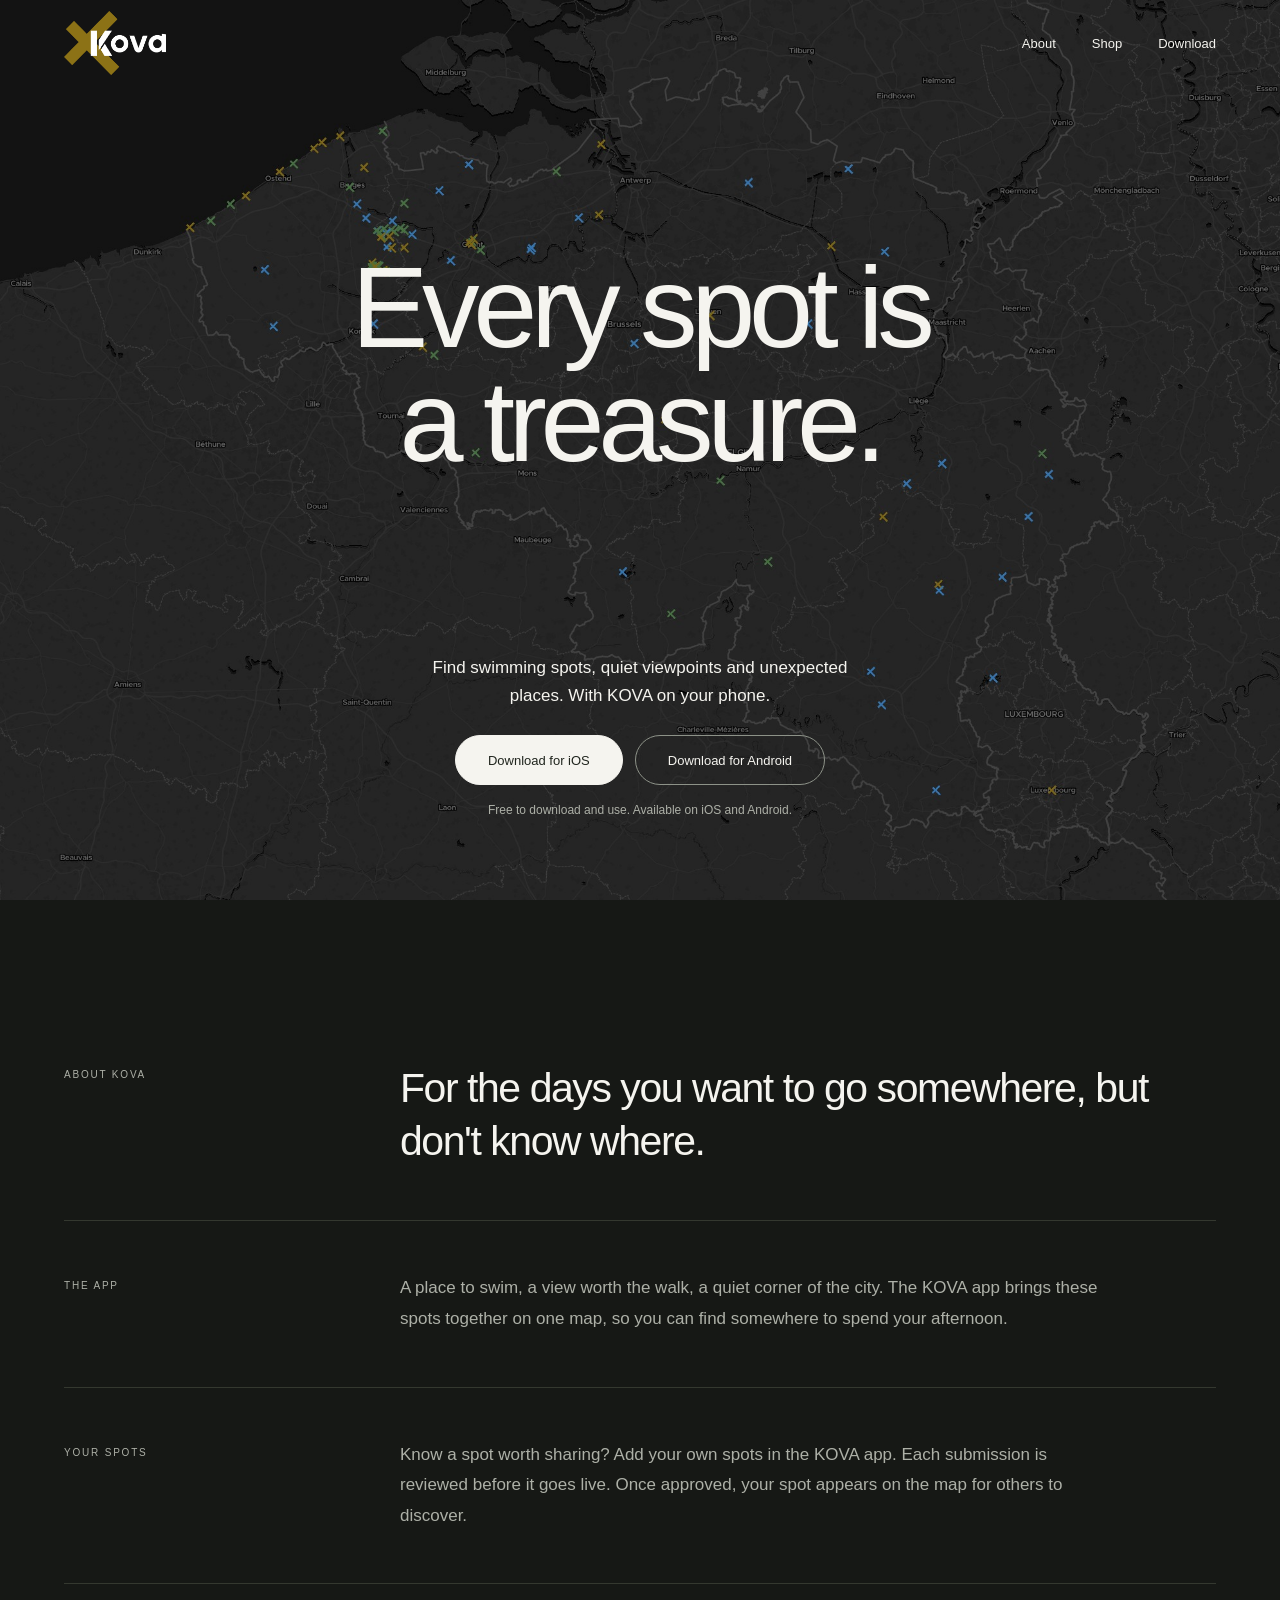
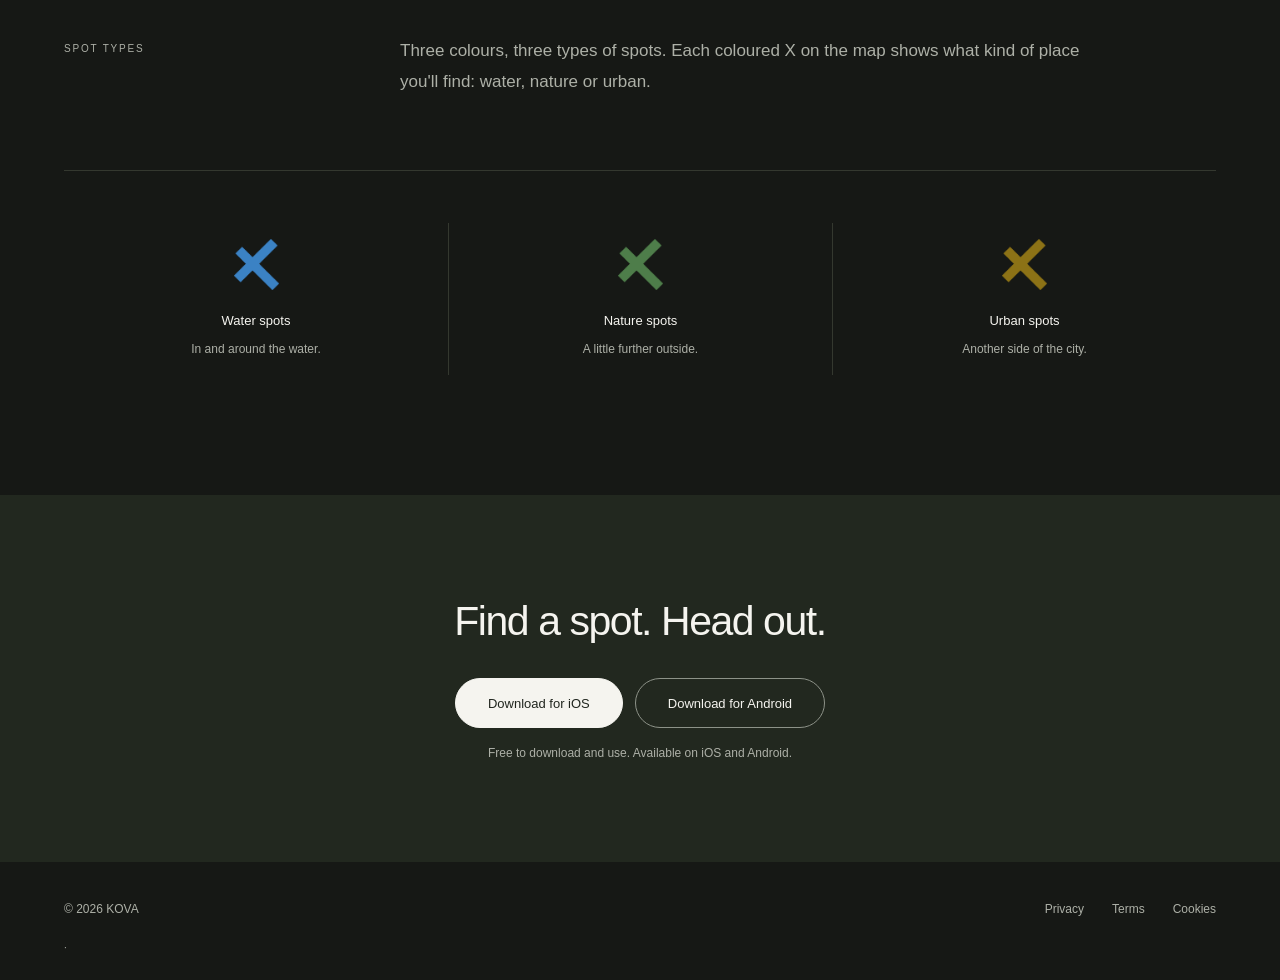
==== index.html @ 35cb872e "Add files via upload" ====
﻿<!doctype html>
<html lang="en">
  <head>
    <meta charset="UTF-8" />
    <meta name="viewport" content="width=device-width, initial-scale=1.0" />
    <meta name="theme-color" content="#161815" />
    <meta name="description" content="Discover swimming spots, viewpoints and unexpected places with the KOVA app for iOS and Android." />
    <title>KOVA — Every spot is a treasure.</title>
    <link rel="icon" href="./images/kova_alleen_x_png.png" type="image/png" />
    <link rel="stylesheet" href="./site.css" />
  </head>
  <body>
    <a class="skip-link" href="#main">Skip to content</a>
    <header>
      <nav class="wrap" aria-label="Main navigation">
        <a class="logo" href="./index.html" aria-label="KOVA home"><img src="./images/kova_wit_x_png.png" alt="KOVA" /></a>
        <div class="nav-links">
          <a href="#about">About</a>
          <span class="nav-soon" role="link" aria-disabled="true" title="Coming soon">Shop</span>
          <a href="#download">Download</a>
        </div>
      </nav>
    </header>
    <main id="main">
      <section class="hero" aria-labelledby="hero-title">
        <!-- Static capture of the KOVA map centered on Belgium and its public spots, 2026-09-28. -->
        <img class="hero-photo" src="images/map-spots.jpg" alt="" width="2200" height="1400" fetchpriority="high" />
        <div class="hero-title">
          <h1 id="hero-title">Every spot is<br />a treasure.</h1>
        </div>
        <div class="hero-bottom">
          <p>Find swimming spots, quiet viewpoints and unexpected places. With KOVA on your phone.</p>
          <!-- Launch: replace these disabled buttons with links to the App Store and Google Play. -->
          <div class="downloads" aria-describedby="hero-availability">
            <button class="button" type="button" disabled>Download for iOS</button>
            <button class="button secondary" type="button" disabled>Download for Android</button>
          </div>
          <p class="availability" id="hero-availability">Free to download and use. Available on iOS and Android.</p>
        </div>
      </section>
      <section class="about wrap" id="about" aria-labelledby="about-title">
        <div class="about-row">
          <p class="section-label">About KOVA</p>
          <h2 id="about-title">For the days you want to go somewhere, but don't know where.</h2>
        </div>
        <div class="about-row about-copy">
          <p class="section-label">The app</p>
          <div>
            <p>A place to swim, a view worth the walk, a quiet corner of the city. The KOVA app brings these spots together on one map, so you can find somewhere to spend your afternoon.</p>
          </div>
        </div>
        <div class="about-row about-copy">
          <p class="section-label">Your spots</p>
          <div>
            <p>Know a spot worth sharing? Add your own spots in the KOVA app. Each submission is reviewed before it goes live. Once approved, your spot appears on the map for others to discover.</p>
          </div>
        </div>
        <div class="about-row about-copy">
          <p class="section-label" id="spot-types-label">Spot types</p>
          <div>
            <p id="spot-types-description">Three colours, three types of spots. Each coloured X on the map shows what kind of place you'll find: water, nature or urban.</p>
          </div>
        </div>
        <ul class="categories" aria-labelledby="spot-types-label" aria-describedby="spot-types-description">
          <li>
            <img src="./images/water_x.png" alt="" width="45" height="52" loading="lazy" />
            <h3>Water spots</h3>
            <p>In and around the water.</p>
          </li>
          <li>
            <img src="./images/nature_x.png" alt="" width="45" height="52" loading="lazy" />
            <h3>Nature spots</h3>
            <p>A little further outside.</p>
          </li>
          <li>
            <img src="./images/urban_x.png" alt="" width="45" height="52" loading="lazy" />
            <h3>Urban spots</h3>
            <p>Another side of the city.</p>
          </li>
        </ul>
      </section>
      <section class="closing" id="download" aria-labelledby="closing-title">
        <h2 id="closing-title">Find a spot. Head out.</h2>
        <!-- Launch: replace these disabled buttons with links to the App Store and Google Play. -->
        <div class="downloads" aria-describedby="download-availability">
          <button class="button" type="button" disabled>Download for iOS</button>
          <button class="button secondary" type="button" disabled>Download for Android</button>
        </div>
        <p class="availability" id="download-availability">Free to download and use. Available on iOS and Android.</p>
      </section>
    </main>
    <footer class="wrap">
      <span>&copy; 2026 KOVA</span>
      <div class="footer-links">
        <a href="./privacy.html">Privacy</a>
        <a href="./terms.html">Terms</a>
        <a href="./cookies.html">Cookies</a>
      </div>
      <p class="map-credit">
        &middot;
      </p>
    </footer>
  </body>
</html>
---- site.css ----
:root { color-scheme: dark; --bg: #161815; --text: #f5f4ef; --muted: #adb0a7; --line: #34382f; }
* { box-sizing: border-box; }
html { scroll-behavior: smooth; scroll-padding-top: 30px; }
body { margin: 0; background: var(--bg); color: var(--text); font-family: Arial, Helvetica, sans-serif; -webkit-font-smoothing: antialiased; }
a { color: inherit; text-decoration: none; }
a:focus-visible { outline: 2px solid currentColor; outline-offset: 6px; }
.wrap { width: min(1312px, calc(100% - 128px)); margin-inline: auto; }
.skip-link { position: absolute; z-index: 5; top: 12px; left: 12px; padding: 12px; background: var(--text); color: var(--bg); transform: translateY(-160%); }
.skip-link:focus { transform: none; }
header { position: absolute; z-index: 2; inset: 0 0 auto; }
nav { min-height: 86px; display: flex; align-items: center; justify-content: space-between; gap: 24px; }
.logo { display: inline-flex; align-items: center; min-height: 44px; }
.logo img { display: block; width: 102px; height: auto; }
.nav-links { display: flex; align-items: center; gap: 36px; font-size: 13px; }
.nav-links a, .nav-soon { display: inline-flex; align-items: center; min-height: 44px; }
.nav-links a:hover { text-decoration: underline; text-underline-offset: 5px; }
.hero { position: relative; isolation: isolate; display: flex; flex-direction: column; min-height: 760px; min-height: max(720px, 100svh); background: #1b1c1b; text-align: center; }
.hero-photo { position: absolute; z-index: -2; inset: 0; width: 100%; height: 100%; object-fit: cover; object-position: center; }
.hero::before { content: ""; position: absolute; z-index: -1; inset: 0; background: rgba(9, 12, 10, 0.12); }
.map-credit { flex-basis: 100%; margin: -16px 0 0; font-size: 10px; line-height: 1.5; }
.map-credit a { min-height: 32px; }
.map-credit a:hover { text-decoration: underline; }
.hero-title { flex: 1; display: flex; align-items: center; justify-content: center; padding: 140px 24px 65px; }
h1 { margin: 0; font-size: clamp(62px, 9vw, 136px); font-weight: 500; line-height: 0.99; letter-spacing: -0.055em; }
.hero-bottom { padding: 0 24px clamp(55px, 9vh, 96px); }
.hero-bottom p { max-width: 470px; margin: 0 auto 25px; font-size: 17px; line-height: 1.65; }
.button { display: inline-flex; align-items: center; justify-content: center; min-height: 50px; padding: 0 32px; border: 1px solid var(--text); border-radius: 100px; background: var(--text); color: #20251e; font-size: 13px; font-weight: 500; transition: background 0.15s; font-family: inherit; }
.button:not(:disabled):hover { background: #dcded4; }
.button:disabled { cursor: default; opacity: 1; }
.button.secondary { background: transparent; color: var(--text); border-color: #8d9288; }
.downloads { display: flex; flex-wrap: wrap; justify-content: center; gap: 12px; }
.hero-bottom .availability, .availability { margin: 16px 0 0; max-width: none; color: var(--muted); font-size: 12px; line-height: 1.5; }
.about { padding-block: 110px 70px; }
.about-row { display: grid; grid-template-columns: 1fr 3fr; gap: 64px; padding-block: 52px; }
.section-label { margin: 7px 0 0; color: var(--muted); font-size: 10px; font-weight: 500; letter-spacing: 0.18em; text-transform: uppercase; }
h2 { margin: 0; font-size: clamp(27px, 3.2vw, 43px); font-weight: 400; line-height: 1.3; letter-spacing: -0.035em; }
.about-copy { border-top: 1px solid var(--line); }
.about-copy > div p { max-width: 710px; margin: 0; color: var(--muted); font-size: 17px; line-height: 1.8; }
.categories { display: grid; grid-template-columns: repeat(3, 1fr); margin: 20px 0 0; padding: 52px 0 0; list-style: none; border-top: 1px solid var(--line); }
.categories li { display: flex; flex-direction: column; align-items: center; gap: 22px; text-align: center; padding: 16px 20px; }
.categories li + li { border-left: 1px solid var(--line); }
.categories img { display: block; width: 45px; height: 52px; object-fit: contain; }
.categories h3 { margin: 0; font-size: 13px; font-weight: 400; }
.categories p { margin: -10px 0 0; font-size: 12px; line-height: 1.6; color: var(--muted); }
.closing { background: #22281f; margin-top: 50px; padding: 100px 24px; text-align: center; }
.closing h2 { margin-bottom: 30px; }
footer { display: flex; flex-wrap: wrap; justify-content: space-between; align-items: center; gap: 24px; padding-block: 25px; color: var(--muted); font-size: 12px; }
.footer-links { display: flex; gap: 28px; }
footer a { display: inline-flex; align-items: center; min-height: 44px; }
footer a:hover { color: var(--text); }
@media (max-width: 700px) {
  .wrap { width: calc(100% - 48px); }
  nav { min-height: 76px; }
  .logo img { width: 88px; }
  .nav-links { gap: 16px; font-size: 12px; }
  .hero { min-height: max(640px, 100svh); }
  .hero-photo { object-position: 48% center; }
  .hero-title { padding: 120px 20px 65px; }
  h1 { font-size: clamp(49px, 11vw, 76px); line-height: 1.03; }
  .hero-bottom { padding: 0 28px 52px; }
  .hero-bottom p { max-width: 310px; font-size: 15px; }
  .about { padding-block: 48px 30px; }
  .about-row { grid-template-columns: 1fr; gap: 24px; padding-block: 32px; }
  .about-copy > div p { font-size: 15px; }
  .categories { margin-top: 16px; padding-top: 28px; }
  .categories li { padding: 12px 6px; gap: 20px; }
  .categories img { width: 32px; height: 38px; }
  .categories p { max-width: 90px; font-size: 11px; }
  .downloads { max-width: 310px; margin-inline: auto; }
  .downloads .button { width: 100%; }
  .closing { margin-top: 25px; padding-block: 64px; }
  footer { padding-block: 20px; font-size: 11px; }
  .footer-links { gap: 20px; }
}
@media (prefers-reduced-motion: reduce) {
  html { scroll-behavior: auto; }
  .button { transition: none; }
}
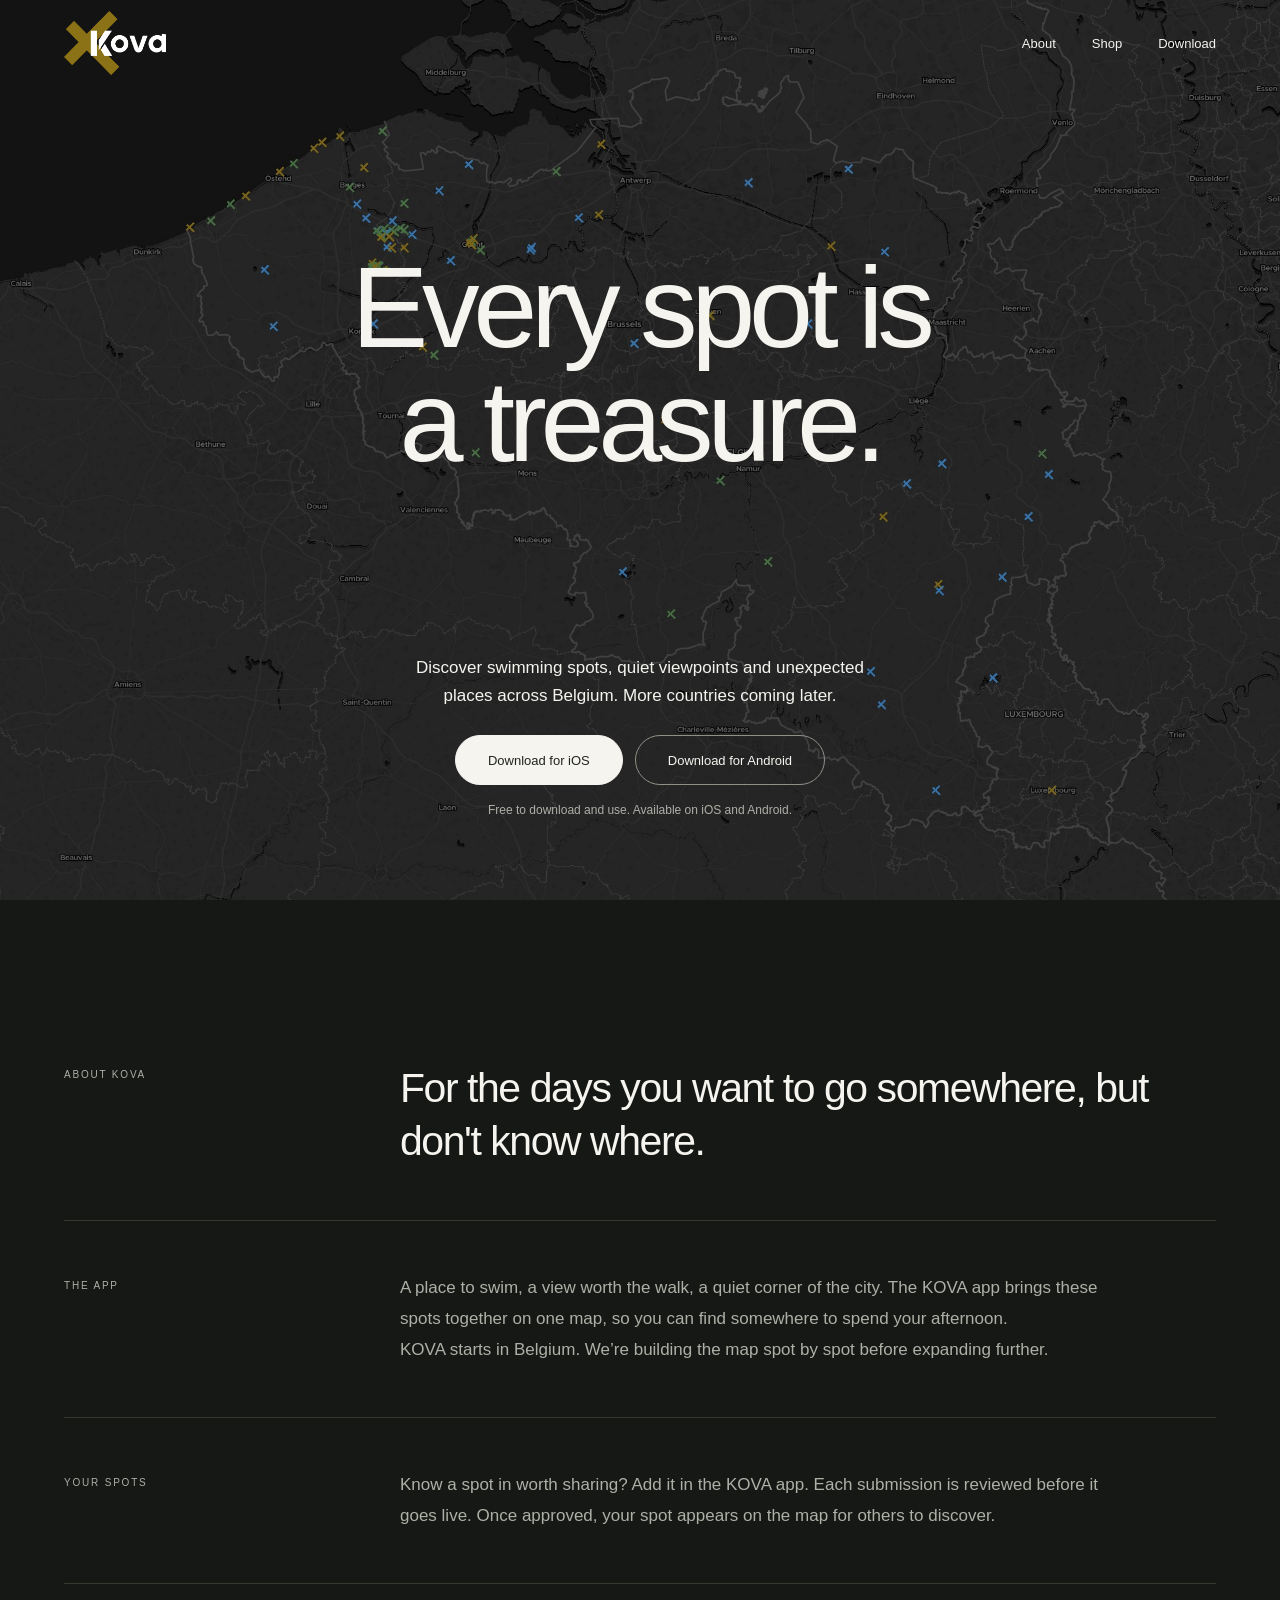
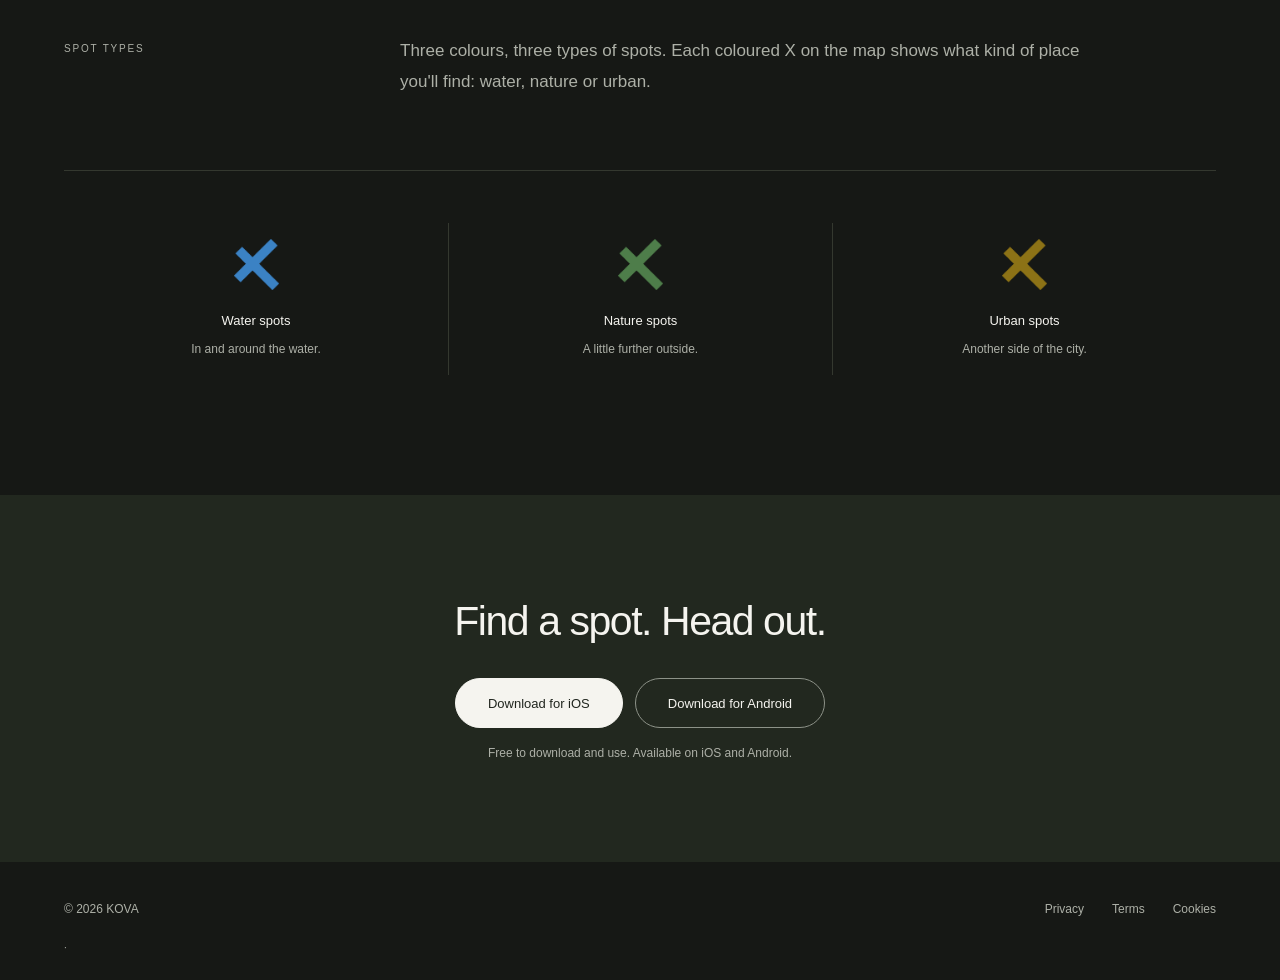
==== commit dfa44756: "updated about kova" ====
--- a/index.html
+++ b/index.html
@@ -1,104 +1,105 @@
-﻿<!doctype html>
-<html lang="en">
-  <head>
-    <meta charset="UTF-8" />
-    <meta name="viewport" content="width=device-width, initial-scale=1.0" />
-    <meta name="theme-color" content="#161815" />
-    <meta name="description" content="Discover swimming spots, viewpoints and unexpected places with the KOVA app for iOS and Android." />
-    <title>KOVA — Every spot is a treasure.</title>
-    <link rel="icon" href="./images/kova_alleen_x_png.png" type="image/png" />
-    <link rel="stylesheet" href="./site.css" />
-  </head>
-  <body>
-    <a class="skip-link" href="#main">Skip to content</a>
-    <header>
-      <nav class="wrap" aria-label="Main navigation">
-        <a class="logo" href="./index.html" aria-label="KOVA home"><img src="./images/kova_wit_x_png.png" alt="KOVA" /></a>
-        <div class="nav-links">
-          <a href="#about">About</a>
-          <span class="nav-soon" role="link" aria-disabled="true" title="Coming soon">Shop</span>
-          <a href="#download">Download</a>
-        </div>
-      </nav>
-    </header>
-    <main id="main">
-      <section class="hero" aria-labelledby="hero-title">
-        <!-- Static capture of the KOVA map centered on Belgium and its public spots, 2026-09-28. -->
-        <img class="hero-photo" src="images/map-spots.jpg" alt="" width="2200" height="1400" fetchpriority="high" />
-        <div class="hero-title">
-          <h1 id="hero-title">Every spot is<br />a treasure.</h1>
-        </div>
-        <div class="hero-bottom">
-          <p>Find swimming spots, quiet viewpoints and unexpected places. With KOVA on your phone.</p>
-          <!-- Launch: replace these disabled buttons with links to the App Store and Google Play. -->
-          <div class="downloads" aria-describedby="hero-availability">
-            <button class="button" type="button" disabled>Download for iOS</button>
-            <button class="button secondary" type="button" disabled>Download for Android</button>
-          </div>
-          <p class="availability" id="hero-availability">Free to download and use. Available on iOS and Android.</p>
-        </div>
-      </section>
-      <section class="about wrap" id="about" aria-labelledby="about-title">
-        <div class="about-row">
-          <p class="section-label">About KOVA</p>
-          <h2 id="about-title">For the days you want to go somewhere, but don't know where.</h2>
-        </div>
-        <div class="about-row about-copy">
-          <p class="section-label">The app</p>
-          <div>
-            <p>A place to swim, a view worth the walk, a quiet corner of the city. The KOVA app brings these spots together on one map, so you can find somewhere to spend your afternoon.</p>
-          </div>
-        </div>
-        <div class="about-row about-copy">
-          <p class="section-label">Your spots</p>
-          <div>
-            <p>Know a spot worth sharing? Add your own spots in the KOVA app. Each submission is reviewed before it goes live. Once approved, your spot appears on the map for others to discover.</p>
-          </div>
-        </div>
-        <div class="about-row about-copy">
-          <p class="section-label" id="spot-types-label">Spot types</p>
-          <div>
-            <p id="spot-types-description">Three colours, three types of spots. Each coloured X on the map shows what kind of place you'll find: water, nature or urban.</p>
-          </div>
-        </div>
-        <ul class="categories" aria-labelledby="spot-types-label" aria-describedby="spot-types-description">
-          <li>
-            <img src="./images/water_x.png" alt="" width="45" height="52" loading="lazy" />
-            <h3>Water spots</h3>
-            <p>In and around the water.</p>
-          </li>
-          <li>
-            <img src="./images/nature_x.png" alt="" width="45" height="52" loading="lazy" />
-            <h3>Nature spots</h3>
-            <p>A little further outside.</p>
-          </li>
-          <li>
-            <img src="./images/urban_x.png" alt="" width="45" height="52" loading="lazy" />
-            <h3>Urban spots</h3>
-            <p>Another side of the city.</p>
-          </li>
-        </ul>
-      </section>
-      <section class="closing" id="download" aria-labelledby="closing-title">
-        <h2 id="closing-title">Find a spot. Head out.</h2>
-        <!-- Launch: replace these disabled buttons with links to the App Store and Google Play. -->
-        <div class="downloads" aria-describedby="download-availability">
-          <button class="button" type="button" disabled>Download for iOS</button>
-          <button class="button secondary" type="button" disabled>Download for Android</button>
-        </div>
-        <p class="availability" id="download-availability">Free to download and use. Available on iOS and Android.</p>
-      </section>
-    </main>
-    <footer class="wrap">
-      <span>&copy; 2026 KOVA</span>
-      <div class="footer-links">
-        <a href="./privacy.html">Privacy</a>
-        <a href="./terms.html">Terms</a>
-        <a href="./cookies.html">Cookies</a>
-      </div>
-      <p class="map-credit">
-        &middot;
-      </p>
-    </footer>
-  </body>
-</html>
+﻿<!doctype html>
+<html lang="en">
+  <head>
+    <meta charset="UTF-8" />
+    <meta name="viewport" content="width=device-width, initial-scale=1.0" />
+    <meta name="theme-color" content="#161815" />
+    <meta name="description" content="Discover swimming spots, quiet viewpoints and unexpected places across Belgium with the KOVA app for iOS and Android." />
+    <title>KOVA — Every spot is a treasure.</title>
+    <link rel="icon" href="./images/kova_alleen_x_png.png" type="image/png" />
+    <link rel="stylesheet" href="./site.css" />
+  </head>
+  <body>
+    <a class="skip-link" href="#main">Skip to content</a>
+    <header>
+      <nav class="wrap" aria-label="Main navigation">
+        <a class="logo" href="./index.html" aria-label="KOVA home"><img src="./images/kova_wit_x_png.png" alt="KOVA" /></a>
+        <div class="nav-links">
+          <a href="#about">About</a>
+          <a href="./shop.html">Shop</a>
+          <a href="#download">Download</a>
+        </div>
+      </nav>
+    </header>
+    <main id="main">
+      <section class="hero" aria-labelledby="hero-title">
+        <!-- Static capture of the KOVA map centered on Belgium and its public spots, 2026-09-28. -->
+        <img class="hero-photo" src="images/map-spots.jpg" alt="" width="2200" height="1400" fetchpriority="high" />
+        <div class="hero-title">
+          <h1 id="hero-title">Every spot is<br />a treasure.</h1>
+        </div>
+        <div class="hero-bottom">
+          <p>Discover swimming spots, quiet viewpoints and unexpected places across Belgium. More countries coming later.</p>
+          <!-- Launch: replace these disabled buttons with links to the App Store and Google Play. -->
+          <div class="downloads" aria-describedby="hero-availability">
+            <button class="button" type="button" disabled>Download for iOS</button>
+            <button class="button secondary" type="button" disabled>Download for Android</button>
+          </div>
+          <p class="availability" id="hero-availability">Free to download and use. Available on iOS and Android.</p>
+        </div>
+      </section>
+      <section class="about wrap" id="about" aria-labelledby="about-title">
+        <div class="about-row">
+          <p class="section-label">About KOVA</p>
+          <h2 id="about-title">For the days you want to go somewhere, but don't know where.</h2>
+        </div>
+        <div class="about-row about-copy">
+          <p class="section-label">The app</p>
+          <div>
+            <p>A place to swim, a view worth the walk, a quiet corner of the city. The KOVA app brings these spots together on one map, so you can find somewhere to spend your afternoon.</p>
+            <p>KOVA starts in Belgium. We’re building the map spot by spot before expanding further.</p>
+          </div>
+        </div>
+        <div class="about-row about-copy">
+          <p class="section-label">Your spots</p>
+          <div>
+            <p>Know a spot in worth sharing? Add it in the KOVA app. Each submission is reviewed before it goes live. Once approved, your spot appears on the map for others to discover.</p>
+          </div>
+        </div>
+        <div class="about-row about-copy">
+          <p class="section-label" id="spot-types-label">Spot types</p>
+          <div>
+            <p id="spot-types-description">Three colours, three types of spots. Each coloured X on the map shows what kind of place you'll find: water, nature or urban.</p>
+          </div>
+        </div>
+        <ul class="categories" aria-labelledby="spot-types-label" aria-describedby="spot-types-description">
+          <li>
+            <img src="./images/water_x.png" alt="" width="45" height="52" loading="lazy" />
+            <h3>Water spots</h3>
+            <p>In and around the water.</p>
+          </li>
+          <li>
+            <img src="./images/nature_x.png" alt="" width="45" height="52" loading="lazy" />
+            <h3>Nature spots</h3>
+            <p>A little further outside.</p>
+          </li>
+          <li>
+            <img src="./images/urban_x.png" alt="" width="45" height="52" loading="lazy" />
+            <h3>Urban spots</h3>
+            <p>Another side of the city.</p>
+          </li>
+        </ul>
+      </section>
+      <section class="closing" id="download" aria-labelledby="closing-title">
+        <h2 id="closing-title">Find a spot. Head out.</h2>
+        <!-- Launch: replace these disabled buttons with links to the App Store and Google Play. -->
+        <div class="downloads" aria-describedby="download-availability">
+          <button class="button" type="button" disabled>Download for iOS</button>
+          <button class="button secondary" type="button" disabled>Download for Android</button>
+        </div>
+        <p class="availability" id="download-availability">Free to download and use. Available on iOS and Android.</p>
+      </section>
+    </main>
+    <footer class="wrap">
+      <span>&copy; 2026 KOVA</span>
+      <div class="footer-links">
+        <a href="./privacy.html">Privacy</a>
+        <a href="./terms.html">Terms</a>
+        <a href="./cookies.html">Cookies</a>
+      </div>
+      <p class="map-credit">
+        &middot;
+      </p>
+    </footer>
+  </body>
+</html>
--- a/site.css
+++ b/site.css
@@ -44,6 +44,18 @@
 .categories p { margin: -10px 0 0; font-size: 12px; line-height: 1.6; color: var(--muted); }
 .closing { background: #22281f; margin-top: 50px; padding: 100px 24px; text-align: center; }
 .closing h2 { margin-bottom: 30px; }
+.shop { padding-block: 30px 70px; border-top: 1px solid var(--line); }
+.shop-page { min-height: 100svh; display: flex; flex-direction: column; }
+.shop-page header { position: relative; border-bottom: 1px solid var(--line); }
+.shop-page main { flex: 1; }
+.shop-page .shop { border-top: 0; }
+.shop-page h1 { font-size: clamp(32px, 4.5vw, 60px); line-height: 1.15; letter-spacing: -0.035em; }
+.shop-page .nav-links [aria-current="page"] { text-decoration: underline; text-underline-offset: 5px; }
+.shop-intro { margin: 20px 0 0; color: var(--muted); font-size: 17px; line-height: 1.8; }
+.shop-product { padding: clamp(20px, 4vw, 56px); background: #22281f; color: var(--text); border: 1px solid var(--line); border-radius: 8px; color-scheme: dark; }
+.shop-product > p { margin: 0; line-height: 1.6; }
+.shop-retry { margin-top: 20px; background: #8b7108; color: #fff; border-color: #8b7108; cursor: pointer; }
+.shop-retry[hidden], #shop-status[hidden] { display: none; }
 footer { display: flex; flex-wrap: wrap; justify-content: space-between; align-items: center; gap: 24px; padding-block: 25px; color: var(--muted); font-size: 12px; }
 .footer-links { display: flex; gap: 28px; }
 footer a { display: inline-flex; align-items: center; min-height: 44px; }
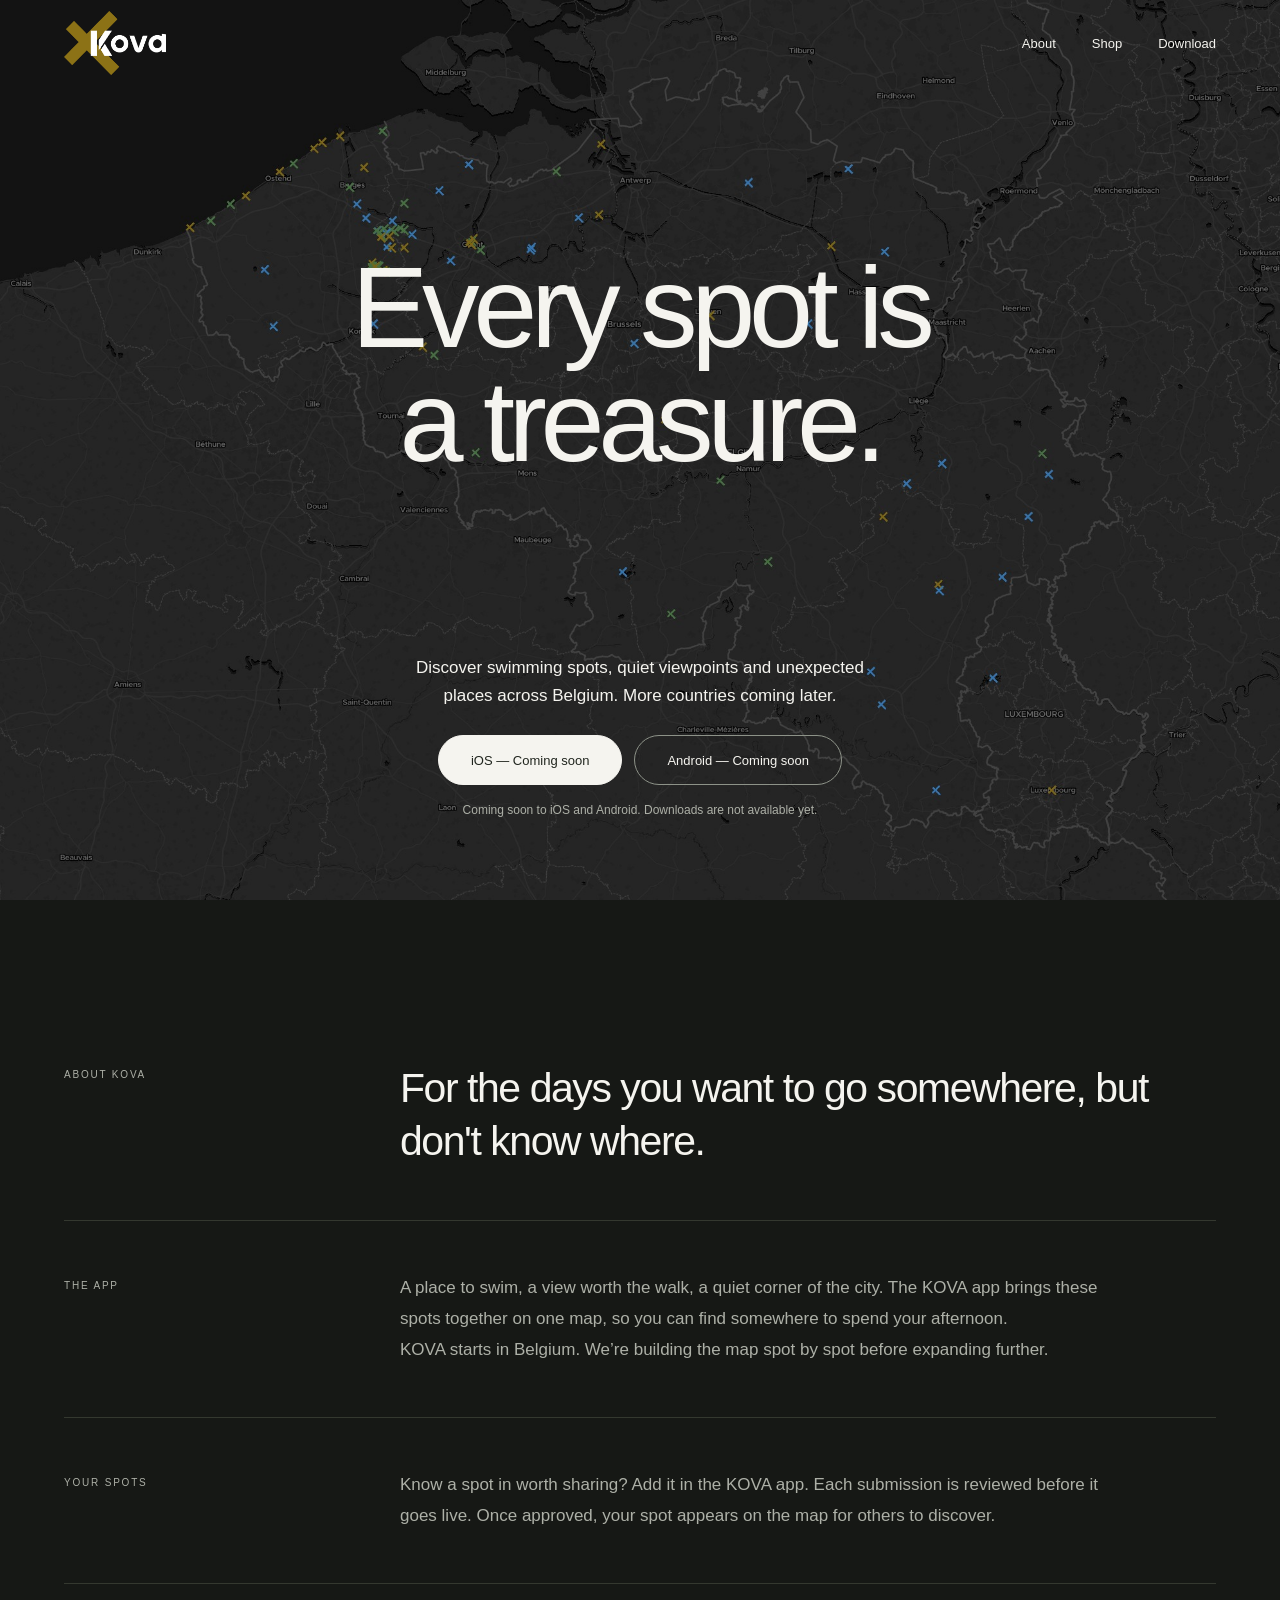
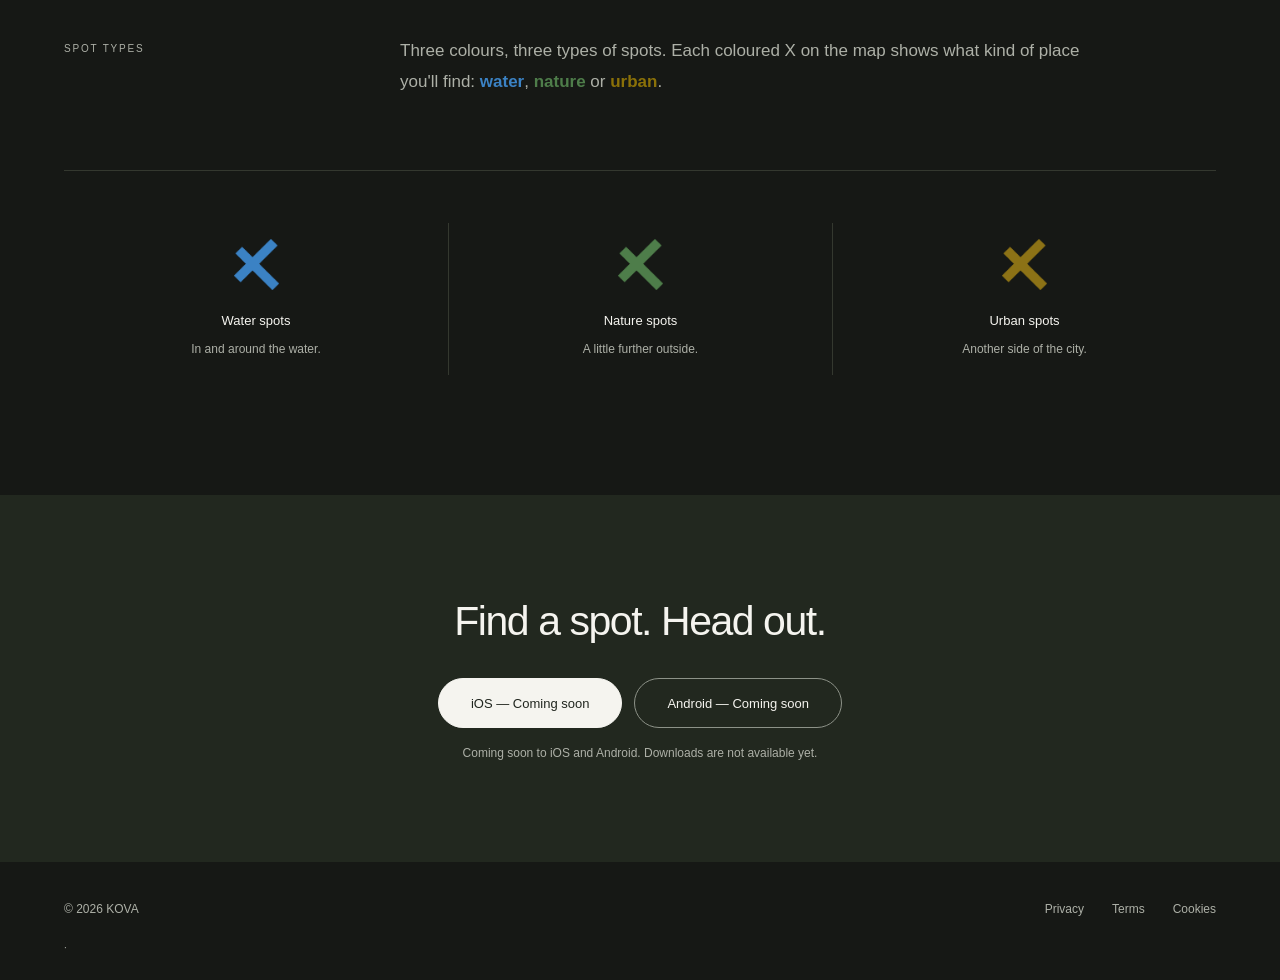
==== commit ed1d1127: "Add files via upload" ====
--- a/index.html
+++ b/index.html
@@ -8,6 +8,7 @@
     <title>KOVA — Every spot is a treasure.</title>
     <link rel="icon" href="./images/kova_alleen_x_png.png" type="image/png" />
     <link rel="stylesheet" href="./site.css" />
+    <script src="./site.js" defer></script>
   </head>
   <body>
     <a class="skip-link" href="#main">Skip to content</a>
@@ -30,12 +31,12 @@
         </div>
         <div class="hero-bottom">
           <p>Discover swimming spots, quiet viewpoints and unexpected places across Belgium. More countries coming later.</p>
-          <!-- Launch: replace these disabled buttons with links to the App Store and Google Play. -->
+          <!-- Launch: replace the coming-soon buttons with the live store links. -->
           <div class="downloads" aria-describedby="hero-availability">
-            <button class="button" type="button" disabled>Download for iOS</button>
-            <button class="button secondary" type="button" disabled>Download for Android</button>
+            <button class="button" type="button" data-app-coming-soon aria-haspopup="dialog" aria-controls="app-coming-soon" disabled>iOS — Coming soon</button>
+            <button class="button secondary" type="button" data-app-coming-soon aria-haspopup="dialog" aria-controls="app-coming-soon" disabled>Android — Coming soon</button>
           </div>
-          <p class="availability" id="hero-availability">Free to download and use. Available on iOS and Android.</p>
+          <p class="availability" id="hero-availability">Coming soon to iOS and Android. Downloads are not available yet.</p>
         </div>
       </section>
       <section class="about wrap" id="about" aria-labelledby="about-title">
@@ -59,7 +60,7 @@
         <div class="about-row about-copy">
           <p class="section-label" id="spot-types-label">Spot types</p>
           <div>
-            <p id="spot-types-description">Three colours, three types of spots. Each coloured X on the map shows what kind of place you'll find: water, nature or urban.</p>
+            <p id="spot-types-description">Three colours, three types of spots. Each coloured X on the map shows what kind of place you'll find:   <strong style="color: #3B82C4;">water</strong>, <strong style="color: #4E7D4A;">nature</strong> or <strong style="color: #8b7108;">urban</strong>.</p>
           </div>
         </div>
         <ul class="categories" aria-labelledby="spot-types-label" aria-describedby="spot-types-description">
@@ -82,14 +83,23 @@
       </section>
       <section class="closing" id="download" aria-labelledby="closing-title">
         <h2 id="closing-title">Find a spot. Head out.</h2>
-        <!-- Launch: replace these disabled buttons with links to the App Store and Google Play. -->
+        <!-- Launch: replace the coming-soon buttons with the live store links. -->
         <div class="downloads" aria-describedby="download-availability">
-          <button class="button" type="button" disabled>Download for iOS</button>
-          <button class="button secondary" type="button" disabled>Download for Android</button>
+          <button class="button" type="button" data-app-coming-soon aria-haspopup="dialog" aria-controls="app-coming-soon" disabled>iOS — Coming soon</button>
+          <button class="button secondary" type="button" data-app-coming-soon aria-haspopup="dialog" aria-controls="app-coming-soon" disabled>Android — Coming soon</button>
         </div>
-        <p class="availability" id="download-availability">Free to download and use. Available on iOS and Android.</p>
+        <p class="availability" id="download-availability">Coming soon to iOS and Android. Downloads are not available yet.</p>
       </section>
     </main>
+    <dialog class="coming-soon" id="app-coming-soon" aria-labelledby="coming-soon-title" aria-describedby="coming-soon-description">
+      <img src="./images/kova_alleen_x_png.png" alt="" width="45" height="52" />
+      <p class="section-label">A little more exploring ahead</p>
+      <h2 id="coming-soon-title">The adventure is coming soon.</h2>
+      <p id="coming-soon-description">We’re getting KOVA ready for iOS and Android. The app isn’t available to download yet. Check back here for the launch!</p>
+      <form method="dialog">
+        <button class="button" type="submit" autofocus>Got it</button>
+      </form>
+    </dialog>
     <footer class="wrap">
       <span>&copy; 2026 KOVA</span>
       <div class="footer-links">
--- a/site.css
+++ b/site.css
@@ -27,6 +27,16 @@
 .button { display: inline-flex; align-items: center; justify-content: center; min-height: 50px; padding: 0 32px; border: 1px solid var(--text); border-radius: 100px; background: var(--text); color: #20251e; font-size: 13px; font-weight: 500; transition: background 0.15s; font-family: inherit; }
 .button:not(:disabled):hover { background: #dcded4; }
 .button:disabled { cursor: default; opacity: 1; }
+.button:not(:disabled) { cursor: pointer; }
+.button:focus-visible { outline: 2px solid var(--text); outline-offset: 5px; }
+.button.secondary:not(:disabled):hover { background: #34382f; }
+.coming-soon { width: min(480px, calc(100% - 40px)); max-height: calc(100svh - 40px); padding: clamp(24px, 5vw, 44px); border: 1px solid var(--line); border-radius: 20px; background: var(--bg); color: var(--text); text-align: center; box-shadow: 0 24px 80px #0006; }
+.coming-soon::backdrop { background: rgba(0, 0, 0, 0.72); }
+.coming-soon > img { object-fit: contain; margin-bottom: 20px; }
+.coming-soon .section-label { margin: 0 0 16px; }
+.coming-soon h2 { font-size: clamp(28px, 5vw, 36px); }
+.coming-soon > p:not(.section-label) { margin: 20px 0 28px; color: var(--muted); font-size: 16px; line-height: 1.7; }
+html:has(.coming-soon[open]) { overflow: hidden; }
 .button.secondary { background: transparent; color: var(--text); border-color: #8d9288; }
 .downloads { display: flex; flex-wrap: wrap; justify-content: center; gap: 12px; }
 .hero-bottom .availability, .availability { margin: 16px 0 0; max-width: none; color: var(--muted); font-size: 12px; line-height: 1.5; }
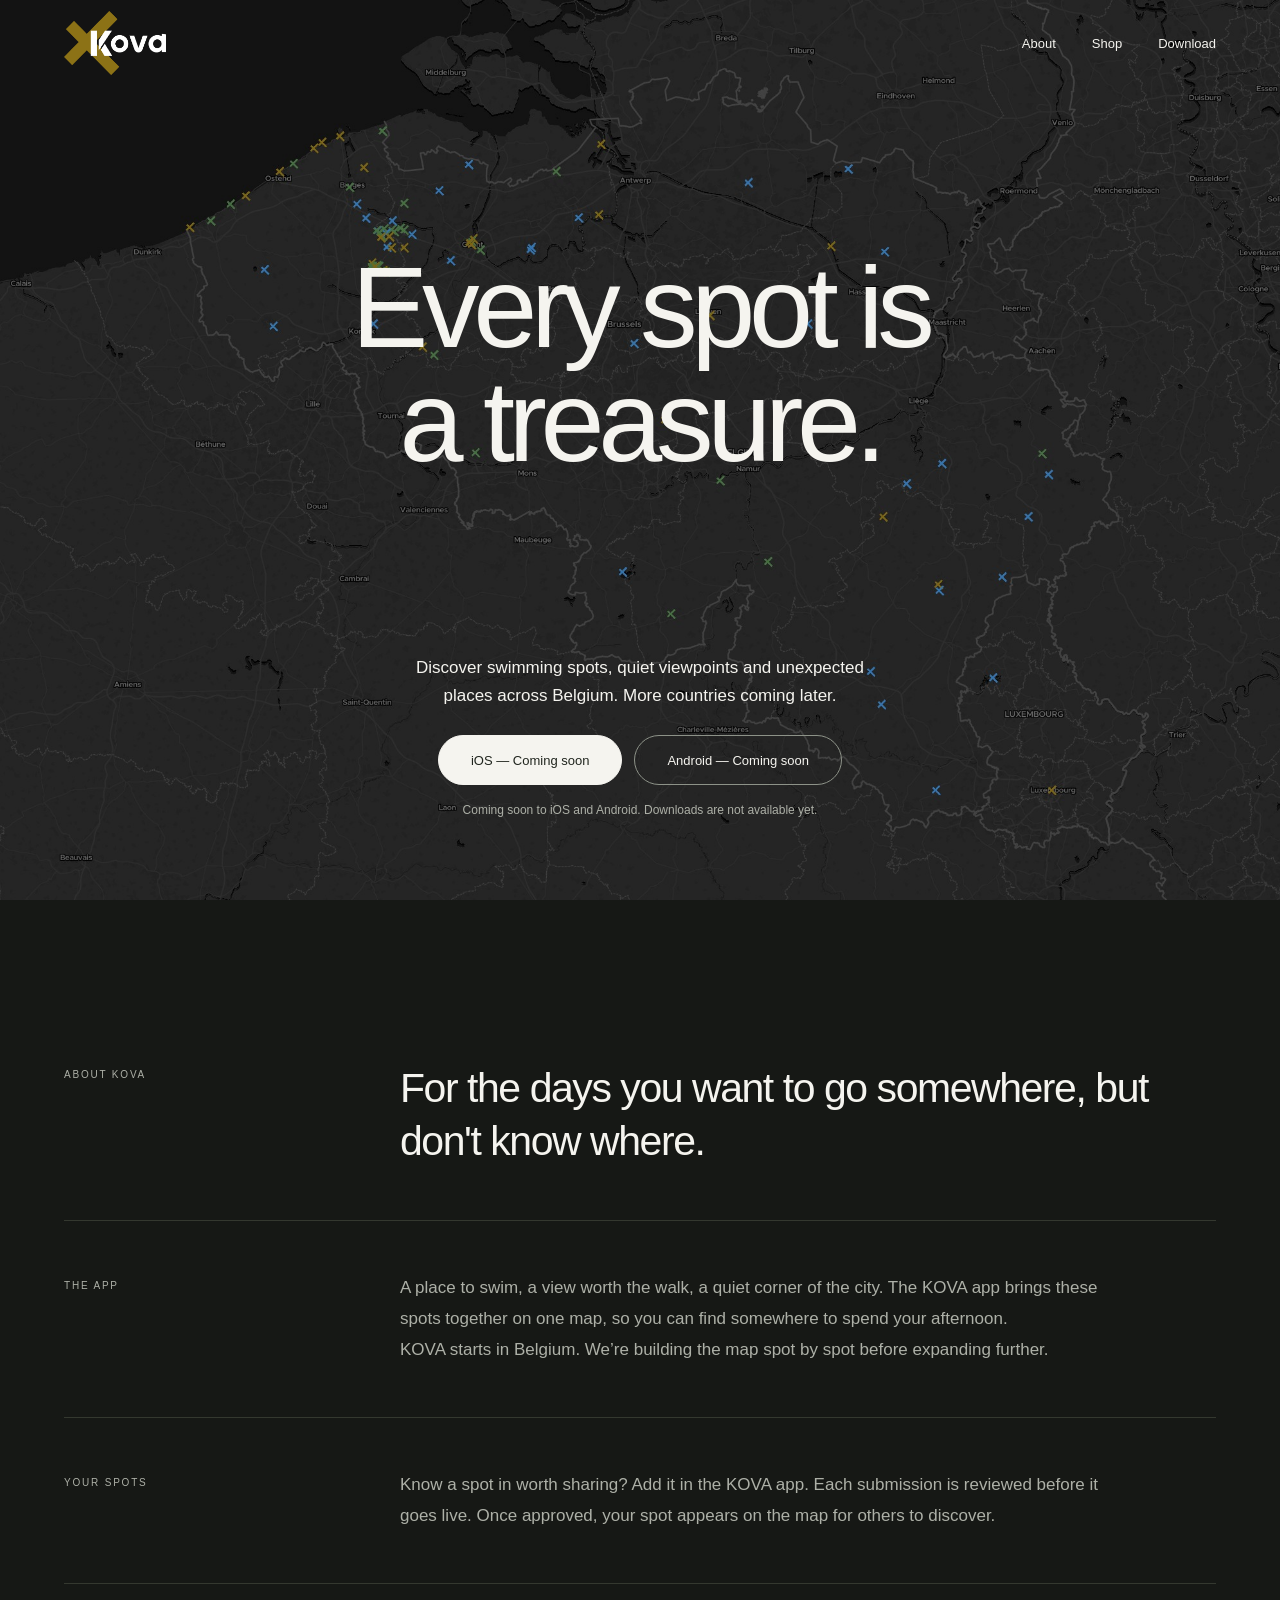
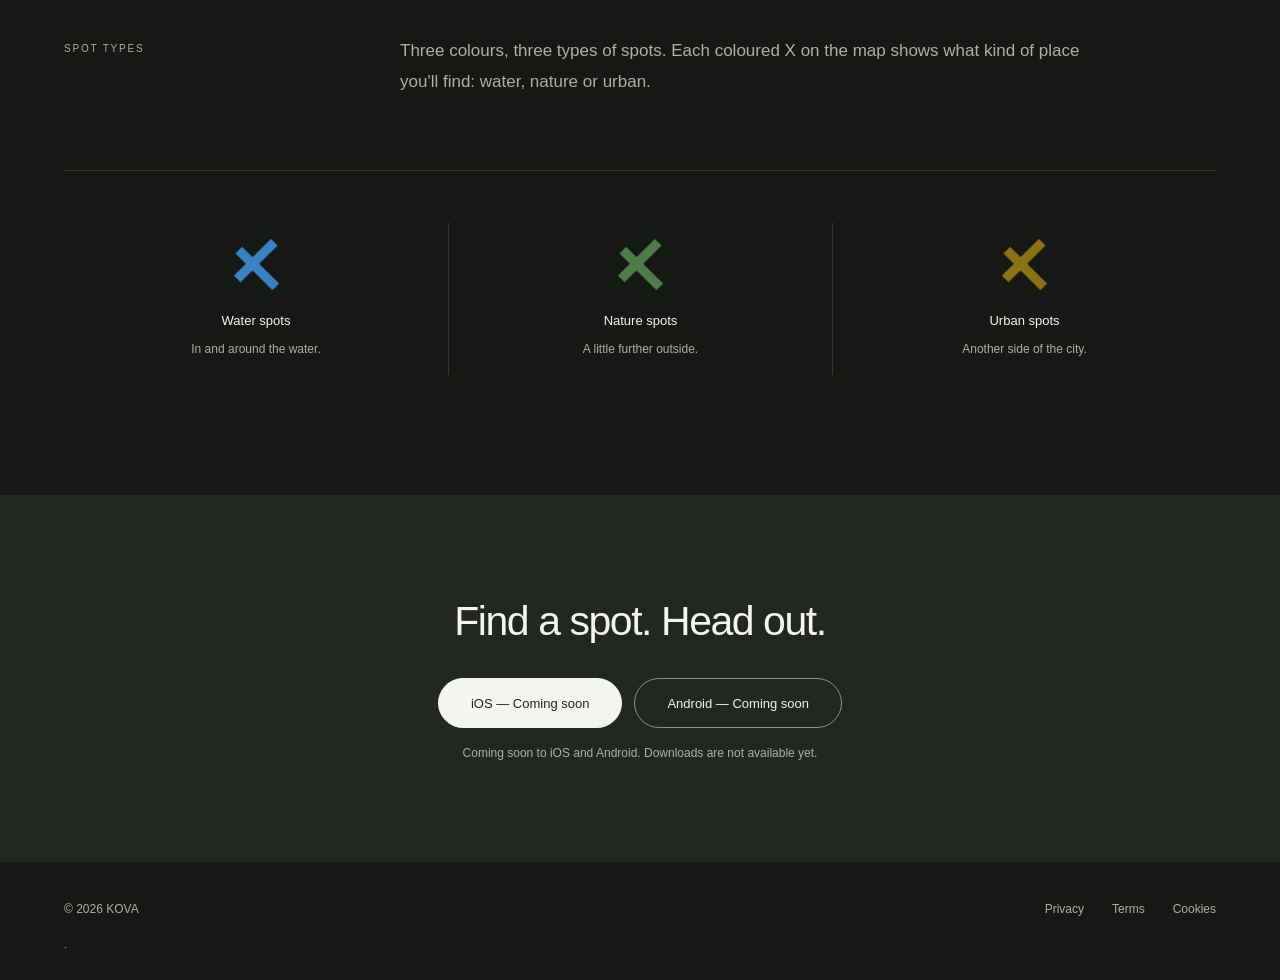
==== commit ffe0cfa4: "Fix HTML formatting issues in index.html" ====
--- a/index.html
+++ b/index.html
@@ -60,7 +60,7 @@
         <div class="about-row about-copy">
           <p class="section-label" id="spot-types-label">Spot types</p>
           <div>
-            <p id="spot-types-description">Three colours, three types of spots. Each coloured X on the map shows what kind of place you'll find:   <strong style="color: #3B82C4;">water</strong>, <strong style="color: #4E7D4A;">nature</strong> or <strong style="color: #8b7108;">urban</strong>.</p>
+            <p id="spot-types-description">Three colours, three types of spots. Each coloured X on the map shows what kind of place you'll find: water, nature or urban.</p>
           </div>
         </div>
         <ul class="categories" aria-labelledby="spot-types-label" aria-describedby="spot-types-description">
--- a/site.css
+++ b/site.css
@@ -59,11 +59,28 @@
 .shop-page header { position: relative; border-bottom: 1px solid var(--line); }
 .shop-page main { flex: 1; }
 .shop-page .shop { border-top: 0; }
+.shop-page .about-row { grid-template-columns: 1fr; gap: 20px; text-align: center; justify-items: center; }
+.shop-page .about-row .section-label { margin: 0; }
 .shop-page h1 { font-size: clamp(32px, 4.5vw, 60px); line-height: 1.15; letter-spacing: -0.035em; }
 .shop-page .nav-links [aria-current="page"] { text-decoration: underline; text-underline-offset: 5px; }
 .shop-intro { margin: 20px 0 0; color: var(--muted); font-size: 17px; line-height: 1.8; }
+.shop-preview { max-width: 520px; margin: 0 auto; text-align: center; }
+.shop-preview img { display: block; width: 100%; height: auto; border-radius: 8px; }
+.beanie-carousel { position: relative; overflow: hidden; border-radius: 8px; touch-action: pan-y pinch-zoom; }
+.beanie-track { display: flex; transition: transform 300ms ease; }
+.beanie-track img { flex: 0 0 100%; min-width: 0; aspect-ratio: auto; object-fit: contain; user-select: none; }
+.beanie-arrow { position: absolute; top: 50%; transform: translateY(-50%); width: 44px; height: 44px; border: 1px solid #ffffff65; border-radius: 50%; background: #161815b3; color: #fff; font: 32px/1 Arial, sans-serif; cursor: pointer; }
+.beanie-arrow:hover { background: #161815; }
+.beanie-arrow:focus-visible, .beanie-carousel:focus-visible { outline: 3px solid #fff; outline-offset: -4px; }
+.beanie-prev { left: 12px; }
+.beanie-next { right: 12px; }
+.beanie-position { margin: 14px 0 0; color: var(--muted); font-size: 13px; }
+@media (prefers-reduced-motion: reduce) { .beanie-track { transition: none; } }
+.shop-preview figcaption { margin-top: 24px; font-size: clamp(22px, 3vw, 30px); letter-spacing: -0.025em; }
 .shop-product { padding: clamp(20px, 4vw, 56px); background: #22281f; color: var(--text); border: 1px solid var(--line); border-radius: 8px; color-scheme: dark; }
 .shop-product > p { margin: 0; line-height: 1.6; }
+/* Match Shopify's light iframe document so Safari preserves its transparent canvas. */
+.shop-product iframe { color-scheme: light; background: #22281f; }
 .shop-retry { margin-top: 20px; background: #8b7108; color: #fff; border-color: #8b7108; cursor: pointer; }
 .shop-retry[hidden], #shop-status[hidden] { display: none; }
 footer { display: flex; flex-wrap: wrap; justify-content: space-between; align-items: center; gap: 24px; padding-block: 25px; color: var(--muted); font-size: 12px; }
